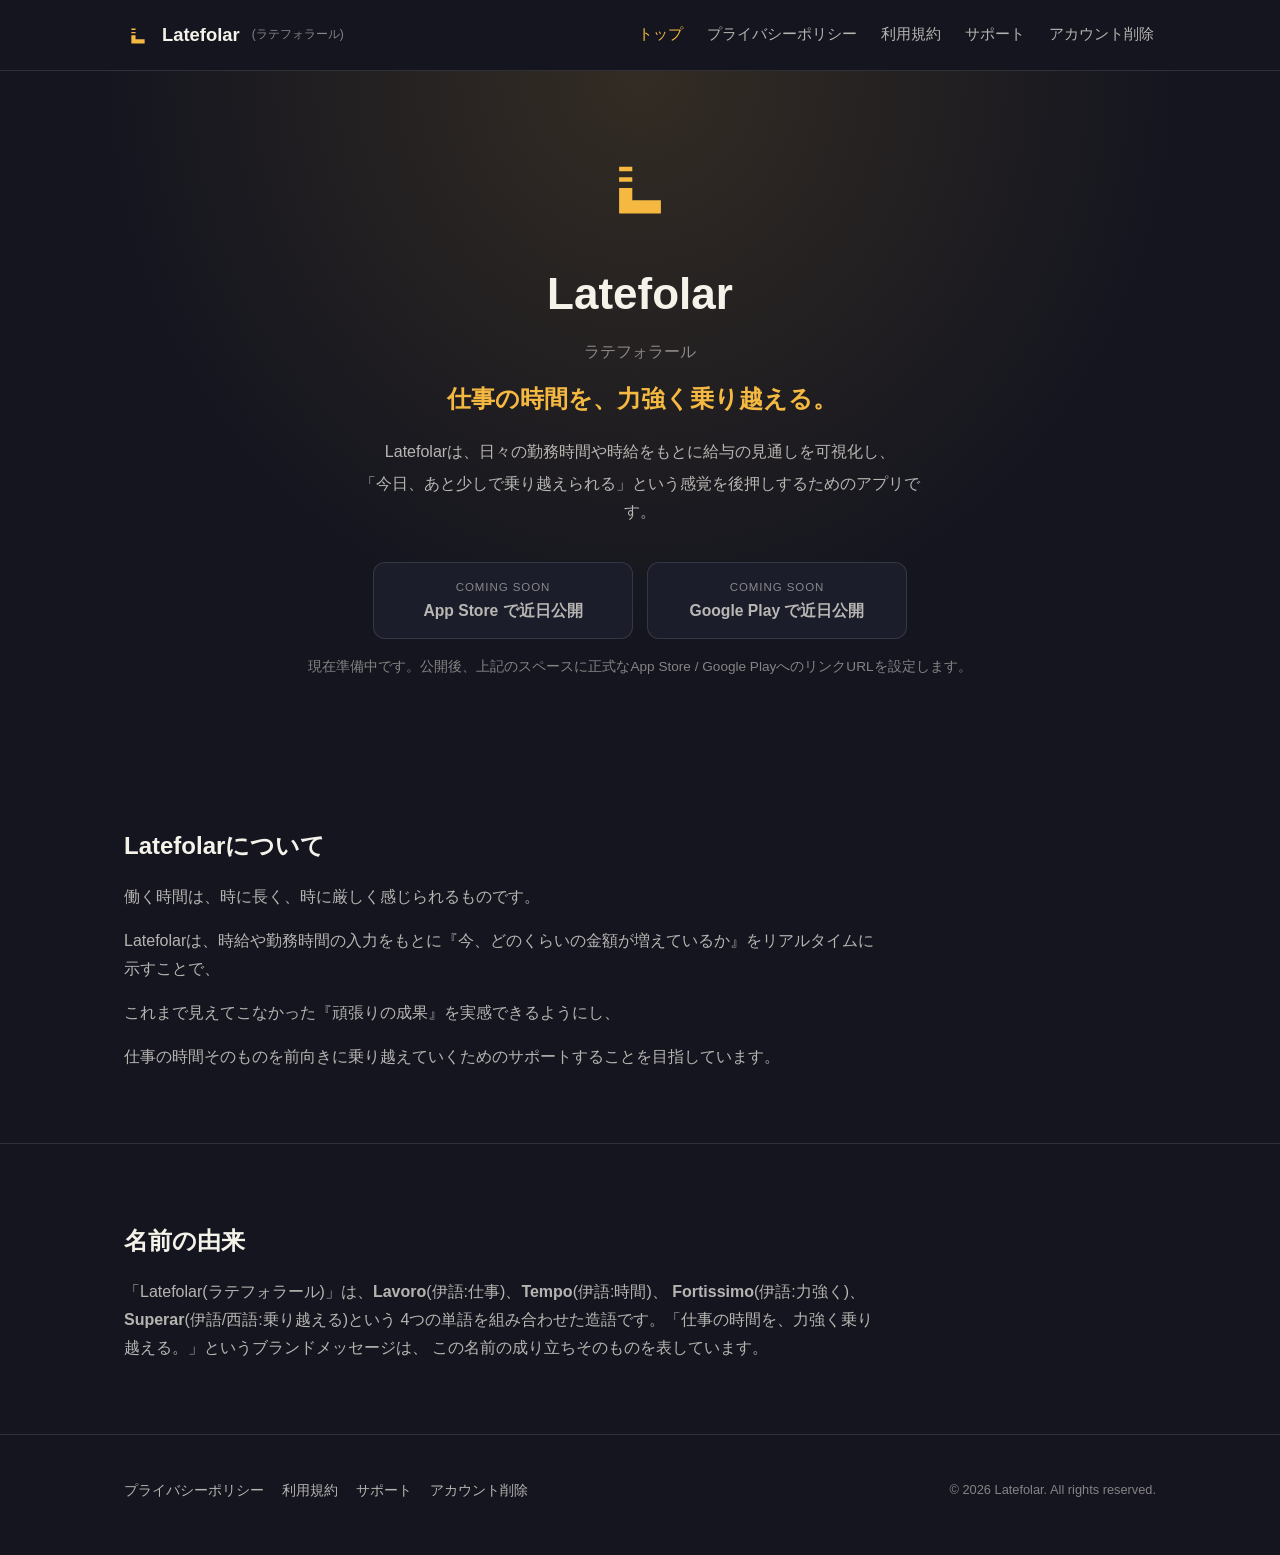
==== docs/index.html @ cb5b48c0 "Copy public site files into docs/ for GitHub Pages /docs source Stage 1 of moving the Pages source f" ====
<!DOCTYPE html>
<html lang="ja">
<head>
<meta charset="UTF-8">
<meta name="viewport" content="width=device-width, initial-scale=1.0">
<title>Latefolar(ラテフォラール) | 仕事の時間を、力強く乗り越える。</title>
<meta name="description" content="Latefolar(ラテフォラール)は、仕事の時間を、力強く乗り越えるためのアプリです。">
<link rel="icon" href="assets/img/logo.svg" type="image/svg+xml">
<link rel="stylesheet" href="assets/css/style.css">
</head>
<body>

<header class="site-header">
  <div class="container header-inner">
    <a class="brand" href="index.html">
      <img class="brand-logo" src="assets/img/logo.svg" alt="Latefolar ロゴ">
      Latefolar<span class="brand-reading">(ラテフォラール)</span>
    </a>
    <button type="button" class="nav-toggle" aria-expanded="false" aria-controls="site-nav" aria-label="メニューを開閉する">
      <span class="nav-toggle-bar"></span>
      <span class="nav-toggle-bar"></span>
      <span class="nav-toggle-bar"></span>
    </button>
    <nav class="site-nav" id="site-nav" aria-label="サイト内ナビゲーション">
      <a href="index.html" aria-current="page">トップ</a>
      <a href="privacy.html">プライバシーポリシー</a>
      <a href="terms.html">利用規約</a>
      <a href="support.html">サポート</a>
      <a href="account-delete.html">アカウント削除</a>
    </nav>
  </div>
</header>

<main>
  <section class="hero">
    <div class="container">
      <img class="hero-logo" src="assets/img/logo.svg" alt="Latefolar ロゴ">
      <h1>Latefolar<span class="hero-reading">ラテフォラール</span></h1>
      <p class="hero-message">仕事の時間を、力強く乗り越える<span class="cjk-tail-fix">。</span></p>
      <div class="hero-lead">
        <p>Latefolarは、日々の勤務時間や時給をもとに給与の見通しを可視化し、</p>
        <p>「今日、あと少しで乗り越えられる」という感覚を後押しするためのアプリです。</p>
      </div>

      <div class="store-buttons">
        <span class="store-button" role="button" aria-disabled="true" data-store-url="">
          <span class="store-button-eyebrow">Coming soon</span>
          <span class="store-button-label">App Store で近日公開</span>
        </span>
        <span class="store-button" role="button" aria-disabled="true" data-store-url="">
          <span class="store-button-eyebrow">Coming soon</span>
          <span class="store-button-label">Google Play で近日公開</span>
        </span>
      </div>
      <p class="store-note">
        現在準備中です。公開後、上記のスペースに正式なApp Store / Google PlayへのリンクURLを設定します。
      </p>
    </div>
  </section>

  <section class="content-section">
    <div class="container">
      <h2>Latefolarについて</h2>
      <p>働く時間は、時に長く、時に厳しく感じられるものです。</p>
      <p>Latefolarは、時給や勤務時間の入力をもとに『今、どのくらいの金額が増えているか』をリアルタイムに示すことで、</p>
      <p>これまで見えてこなかった『頑張りの成果』を実感できるようにし、</p>
      <p>仕事の時間そのものを前向きに乗り越えていくためのサポートすることを目指しています。</p>
    </div>
  </section>

  <section class="content-section">
    <div class="container">
      <h2>名前の由来</h2>
      <p>
        「Latefolar(ラテフォラール)」は、<strong>Lavoro</strong>(伊語:仕事)、<strong>Tempo</strong>(伊語:時間)、
        <strong>Fortissimo</strong>(伊語:力強く)、<span class="nowrap"><strong>Superar</strong>(伊語/西語:乗り越える)</span>という
        4つの単語を組み合わせた造語です。「仕事の時間を、力強く乗り越える。」という<span class="nowrap">ブランドメッセージは、</span>
        この名前の成り立ちそのものを表しています。
      </p>
    </div>
  </section>
</main>

<footer class="site-footer">
  <div class="container footer-inner">
    <nav class="footer-nav" aria-label="フッターナビゲーション">
      <a href="privacy.html">プライバシーポリシー</a>
      <a href="terms.html">利用規約</a>
      <a href="support.html">サポート</a>
      <a href="account-delete.html">アカウント削除</a>
    </nav>
    <p class="footer-copy">&copy; 2026 Latefolar. All rights reserved.</p>
  </div>
</footer>

<script src="assets/js/main.js"></script>
</body>
</html>
---- docs/assets/css/style.css ----
/* ==========================================================================
   Latefolar 公式サイト 共通スタイル
   プレーンCSS / フレームワーク不使用 / 外部フォント・外部リクエスト不使用
   ========================================================================== */

:root {
  --color-amber: #F5B942;
  --color-amber-strong: #ffcf6b;
  --color-bg: #14151F;
  --color-bg-elevated: #1b1d2a;
  --color-bg-card: #1f2130;
  --color-text: #F5F2EA;
  --color-text-muted: rgba(245, 242, 234, 0.72);
  --color-text-faint: rgba(245, 242, 234, 0.5);
  --color-border: rgba(245, 185, 66, 0.25);
  --color-border-soft: rgba(245, 242, 234, 0.12);
  --color-placeholder-bg: rgba(245, 185, 66, 0.1);
  --color-placeholder-border: rgba(245, 185, 66, 0.45);
  --font-family: -apple-system, BlinkMacSystemFont, "Segoe UI", "Hiragino Kaku Gothic ProN",
    "Hiragino Sans", "Yu Gothic UI", "Yu Gothic", Meiryo, Roboto, sans-serif;
  --max-width: 1080px;
  --content-max-width: 760px;
  --radius: 14px;
}

* {
  box-sizing: border-box;
}

html {
  color-scheme: dark;
}

body {
  margin: 0;
  background: var(--color-bg);
  color: var(--color-text);
  font-family: var(--font-family);
  line-height: 1.75;
  -webkit-font-smoothing: antialiased;
}

img {
  max-width: 100%;
  display: block;
}

a {
  color: var(--color-amber);
  text-decoration: none;
}

a:hover,
a:focus-visible {
  text-decoration: underline;
}

.container {
  width: 100%;
  max-width: var(--max-width);
  margin: 0 auto;
  padding: 0 24px;
}

/* ---------- Header / Nav ---------- */

.site-header {
  border-bottom: 1px solid var(--color-border-soft);
  background: var(--color-bg);
  position: sticky;
  top: 0;
  z-index: 10;
}

.header-inner {
  display: flex;
  align-items: center;
  justify-content: space-between;
  flex-wrap: wrap;
  gap: 12px;
  padding-top: 16px;
  padding-bottom: 16px;
}

.brand {
  display: flex;
  align-items: center;
  gap: 10px;
  font-weight: 700;
  font-size: 1.15rem;
  color: var(--color-text);
}

.brand:hover,
.brand:focus-visible {
  text-decoration: none;
}

.brand-logo {
  width: 28px;
  height: 28px;
  flex-shrink: 0;
  /* ロゴのアートワークはviewBox(0 0 200 200)の幾何中心より右寄りに描画されているため、
     見た目の中心を揃えるために視覚的に補正する(パス自体は変更しない) */
  transform: translateX(-8.75%);
}

.brand-reading {
  font-weight: 400;
  font-size: 0.75rem;
  color: var(--color-text-faint);
  margin-left: 2px;
}

.site-nav {
  display: flex;
  flex-wrap: wrap;
  gap: 4px 20px;
}

.site-nav a {
  color: var(--color-text-muted);
  font-size: 0.92rem;
  padding: 6px 2px;
}

.site-nav a:hover,
.site-nav a:focus-visible,
.site-nav a[aria-current="page"] {
  color: var(--color-amber);
  text-decoration: none;
}

/* ハンバーガーメニュー(モバイル幅でのみ表示。デスクトップでは非表示) */
.nav-toggle {
  display: none;
  flex-direction: column;
  justify-content: center;
  align-items: center;
  gap: 5px;
  width: 40px;
  height: 40px;
  padding: 0;
  border: none;
  background: transparent;
  cursor: pointer;
  flex-shrink: 0;
}

.nav-toggle-bar {
  width: 22px;
  height: 2px;
  background: var(--color-text);
  border-radius: 2px;
  transition: transform 0.2s ease, opacity 0.2s ease;
}

.nav-toggle.is-active .nav-toggle-bar:nth-child(1) {
  transform: translateY(7px) rotate(45deg);
}

.nav-toggle.is-active .nav-toggle-bar:nth-child(2) {
  opacity: 0;
}

.nav-toggle.is-active .nav-toggle-bar:nth-child(3) {
  transform: translateY(-7px) rotate(-45deg);
}

/* ---------- Hero ---------- */

.hero {
  padding: 72px 0 56px;
  text-align: center;
  background:
    radial-gradient(ellipse at 50% 0%, rgba(245, 185, 66, 0.14), transparent 60%),
    var(--color-bg);
}

.hero-logo {
  width: 88px;
  height: 88px;
  margin: 0 auto 24px;
  /* ロゴのアートワークはviewBox(0 0 200 200)の幾何中心より右寄りに描画されているため、
     見た目の中心を揃えるために視覚的に補正する(パス自体は変更しない) */
  transform: translateX(-8.75%);
}

.hero h1 {
  margin: 0 0 12px;
  font-size: clamp(2rem, 5vw, 2.75rem);
}

.hero-reading {
  display: block;
  font-size: 1rem;
  font-weight: 400;
  color: var(--color-text-faint);
  margin-top: 6px;
}

.hero-message {
  font-size: clamp(1.15rem, 3vw, 1.5rem);
  font-weight: 700;
  color: var(--color-amber);
  margin: 0 0 18px;
}

/* 全角句読点(。、)は文字セル内の右側に余白を持つため、行末に来ると
   text-align:centerの中心がその分だけ左に寄って見える。行末の句点だけ
   余白を打ち消して見た目の中心を揃える */
.cjk-tail-fix {
  margin-right: -0.15em;
}

.hero-lead {
  max-width: 560px;
  margin: 0 auto 36px;
  color: var(--color-text-muted);
}

.hero-lead p {
  margin: 0;
}

.hero-lead p + p {
  margin-top: 4px;
}

/* ---------- Store buttons (未公開のため disabled 表示) ---------- */

.store-buttons {
  display: flex;
  flex-wrap: wrap;
  justify-content: center;
  gap: 14px;
}

.store-button {
  display: inline-flex;
  flex-direction: column;
  align-items: center;
  justify-content: center;
  width: min(260px, 100%);
  min-height: 64px;
  padding: 14px 16px;
  border-radius: 12px;
  border: 1px solid var(--color-border-soft);
  background: var(--color-bg-elevated);
  color: var(--color-text-faint);
  cursor: not-allowed;
  user-select: none;
}

.store-button .store-button-eyebrow {
  font-size: 0.72rem;
  letter-spacing: 0.08em;
  text-transform: uppercase;
  color: var(--color-text-faint);
}

.store-button .store-button-label {
  font-size: 0.98rem;
  font-weight: 600;
  color: var(--color-text-muted);
  white-space: nowrap;
}

.store-note {
  margin-top: 16px;
  font-size: 0.85rem;
  color: var(--color-text-faint);
}

/* ---------- Sections ---------- */

section.content-section {
  padding: 56px 0;
}

section.content-section + section.content-section {
  border-top: 1px solid var(--color-border-soft);
}

.content-section h2 {
  font-size: 1.5rem;
  margin-bottom: 16px;
}

.content-section p {
  color: var(--color-text-muted);
  max-width: var(--content-max-width);
}

/* 意味的に分割されたくない語句を折り返し途中で分断しないための補助クラス */
.nowrap {
  white-space: nowrap;
}

/* ---------- Legal / long-form pages ---------- */

.page-header {
  padding: 56px 0 24px;
  border-bottom: 1px solid var(--color-border-soft);
}

.page-header h1 {
  margin: 0 0 8px;
  font-size: clamp(1.6rem, 4vw, 2.1rem);
}

.page-updated {
  color: var(--color-text-faint);
  font-size: 0.9rem;
}

.legal-main {
  padding: 40px 0 80px;
}

.legal-main .container {
  max-width: var(--content-max-width);
}

.disclaimer {
  background: var(--color-placeholder-bg);
  border: 1px solid var(--color-placeholder-border);
  border-radius: var(--radius);
  padding: 18px 20px;
  margin-bottom: 40px;
  font-size: 0.92rem;
  color: var(--color-text);
}

.disclaimer strong {
  color: var(--color-amber);
}

.legal-main h2 {
  font-size: 1.2rem;
  margin-top: 40px;
  margin-bottom: 12px;
  padding-top: 8px;
}

.legal-main h3 {
  font-size: 1.02rem;
  margin-top: 24px;
  margin-bottom: 8px;
  color: var(--color-amber-strong);
}

.legal-main p,
.legal-main li {
  color: var(--color-text-muted);
}

.legal-main ul,
.legal-main ol {
  padding-left: 1.3em;
}

.legal-main li + li {
  margin-top: 6px;
}

.placeholder {
  display: inline;
  background: var(--color-placeholder-bg);
  border: 1px dashed var(--color-placeholder-border);
  border-radius: 4px;
  padding: 0 5px;
  color: var(--color-amber-strong);
  font-style: normal;
}

/* ---------- Simple info card pages (Support / Account Delete) ---------- */

.info-card {
  max-width: var(--content-max-width);
  margin: 0 auto;
  background: var(--color-bg-card);
  border: 1px solid var(--color-border-soft);
  border-radius: var(--radius);
  padding: 32px;
}

.info-card h2 {
  margin-top: 0;
}

.contact-email {
  display: inline-block;
  margin: 8px 0 4px;
  font-size: 1.1rem;
  font-weight: 700;
}

/* ---------- Footer ---------- */

.site-footer {
  border-top: 1px solid var(--color-border-soft);
  padding: 32px 0 40px;
}

.footer-inner {
  display: flex;
  flex-wrap: wrap;
  justify-content: space-between;
  align-items: center;
  gap: 16px;
}

.footer-nav {
  display: flex;
  flex-wrap: wrap;
  gap: 4px 18px;
}

.footer-nav a {
  color: var(--color-text-muted);
  font-size: 0.85rem;
}

.footer-copy {
  color: var(--color-text-faint);
  font-size: 0.8rem;
}

/* ---------- Responsive ---------- */

@media (max-width: 640px) {
  .header-inner {
    flex-wrap: nowrap;
  }

  .nav-toggle {
    display: inline-flex;
  }

  .site-nav {
    position: absolute;
    top: 100%;
    left: 0;
    right: 0;
    flex-direction: column;
    align-items: stretch;
    gap: 0;
    background: var(--color-bg-elevated);
    border-bottom: 1px solid var(--color-border-soft);
    padding: 8px 24px 24px;
    box-shadow: 0 16px 28px rgba(0, 0, 0, 0.35);
    opacity: 0;
    visibility: hidden;
    transform: translateY(-6px);
    transition: opacity 0.18s ease, transform 0.18s ease, visibility 0.18s;
  }

  .site-nav.is-open {
    opacity: 1;
    visibility: visible;
    transform: translateY(0);
  }

  .site-nav a {
    padding: 8px 2px;
    font-size: 1.02rem;
  }

  .hero {
    padding: 56px 0 40px;
  }

  .info-card {
    padding: 24px;
  }

  .footer-inner {
    flex-direction: column;
    align-items: center;
    text-align: center;
    gap: 20px;
  }

  .footer-nav {
    flex-direction: column;
    align-items: center;
    gap: 14px;
  }
}
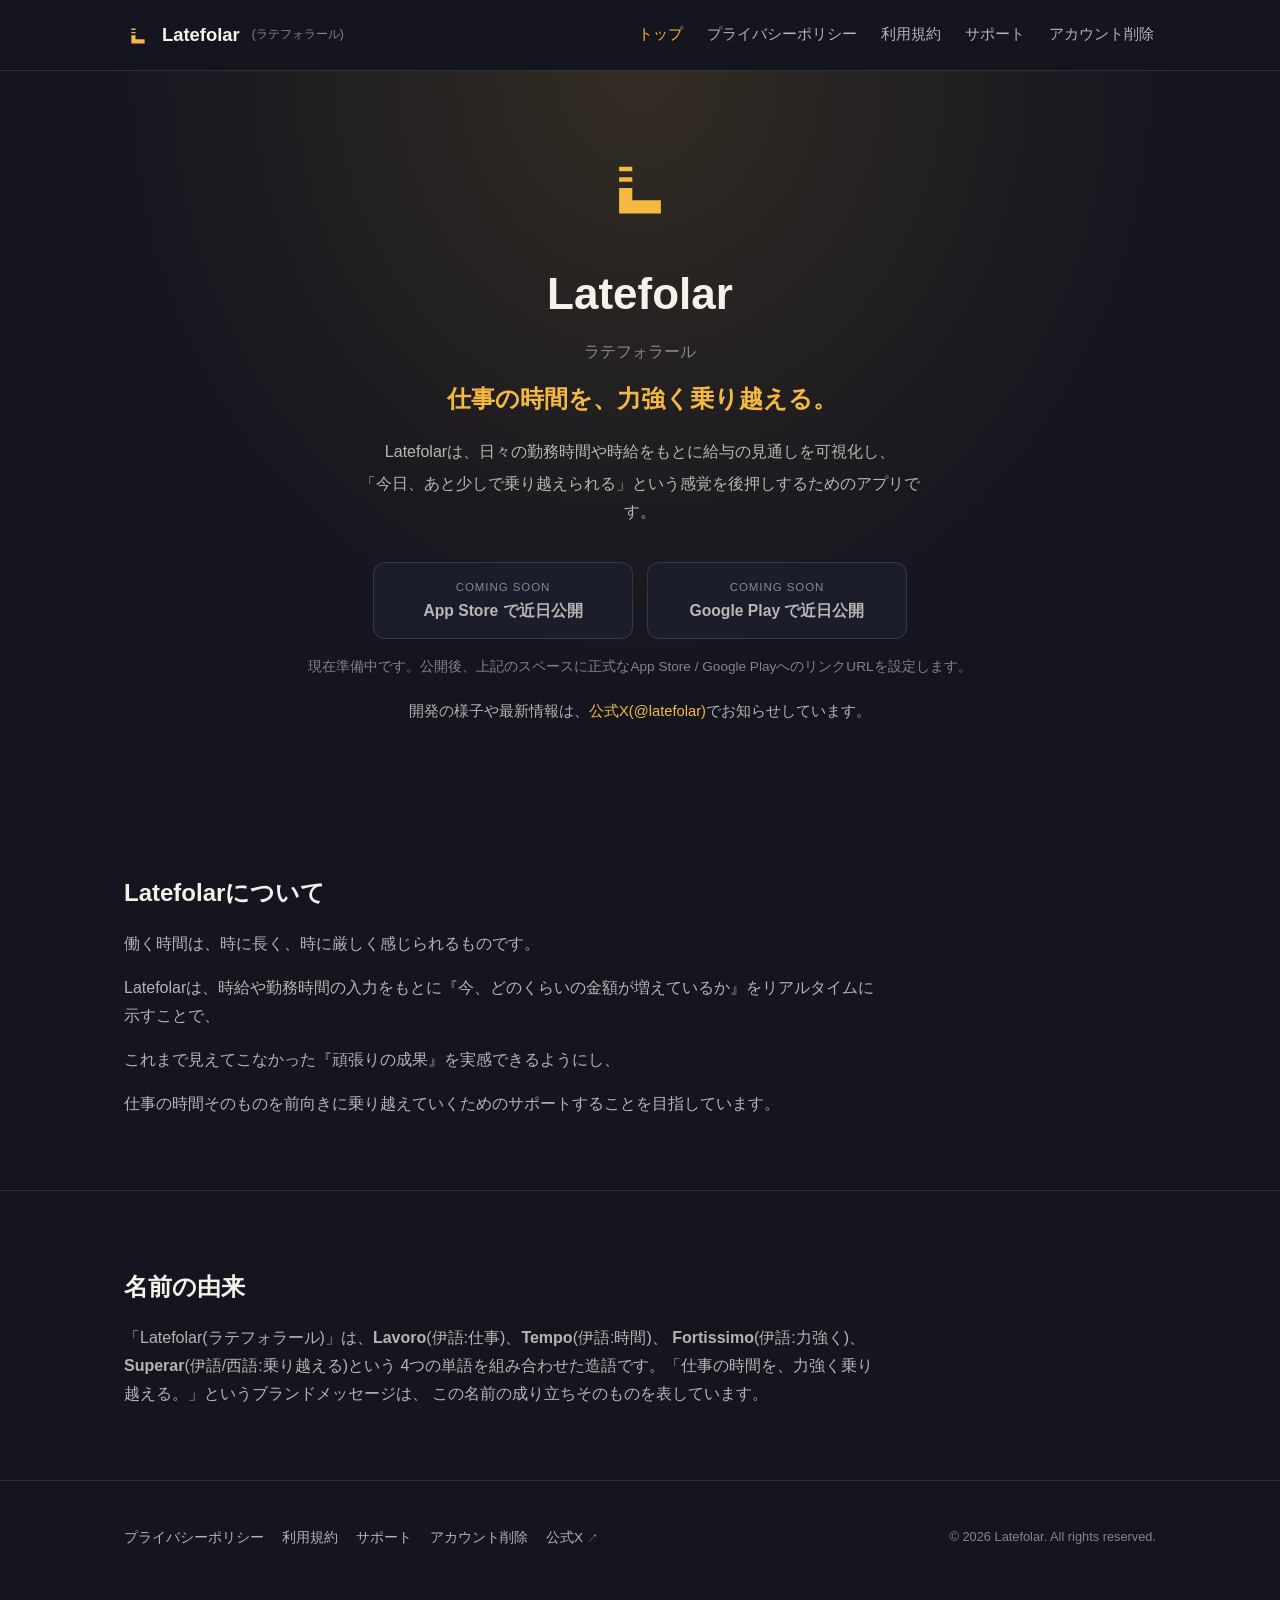
==== commit ebf94e15: "Add link to official X account in footer and top page Co-Authored-By: Claude Opus 5.5 <noreply@anthr" ====
--- a/docs/index.html
+++ b/docs/index.html
@@ -55,6 +55,7 @@
       <p class="store-note">
         現在準備中です。公開後、上記のスペースに正式なApp Store / Google PlayへのリンクURLを設定します。
       </p>
+      <p class="sns-note">開発の様子や最新情報は、<a href="https://x.com/latefolar" target="_blank" rel="noopener noreferrer">公式X(@latefolar)</a><span class="nowrap">でお知らせしています。</span></p>
     </div>
   </section>
 
@@ -88,6 +89,7 @@
       <a href="terms.html">利用規約</a>
       <a href="support.html">サポート</a>
       <a href="account-delete.html">アカウント削除</a>
+      <a href="https://x.com/latefolar" target="_blank" rel="noopener noreferrer" aria-label="公式X(新しいタブで開きます)">公式X <span class="ext" aria-hidden="true">↗</span></a>
     </nav>
     <p class="footer-copy">&copy; 2026 Latefolar. All rights reserved.</p>
   </div>
--- a/docs/assets/css/style.css
+++ b/docs/assets/css/style.css
@@ -100,9 +100,6 @@
   width: 28px;
   height: 28px;
   flex-shrink: 0;
-  /* ロゴのアートワークはviewBox(0 0 200 200)の幾何中心より右寄りに描画されているため、
-     見た目の中心を揃えるために視覚的に補正する(パス自体は変更しない) */
-  transform: translateX(-8.75%);
 }
 
 .brand-reading {
@@ -181,9 +178,6 @@
   width: 88px;
   height: 88px;
   margin: 0 auto 24px;
-  /* ロゴのアートワークはviewBox(0 0 200 200)の幾何中心より右寄りに描画されているため、
-     見た目の中心を揃えるために視覚的に補正する(パス自体は変更しない) */
-  transform: translateX(-8.75%);
 }
 
 .hero h1 {
@@ -272,6 +266,12 @@
   color: var(--color-text-faint);
 }
 
+.sns-note {
+  margin-top: 20px;
+  font-size: 0.92rem;
+  color: var(--color-text-muted);
+}
+
 /* ---------- Sections ---------- */
 
 section.content-section {
@@ -420,6 +420,12 @@
 .footer-nav a {
   color: var(--color-text-muted);
   font-size: 0.85rem;
+}
+
+/* 外部サイトへのリンク(新しいタブで開く)の目印 */
+.ext {
+  font-size: 0.8em;
+  opacity: 0.8;
 }
 
 .footer-copy {
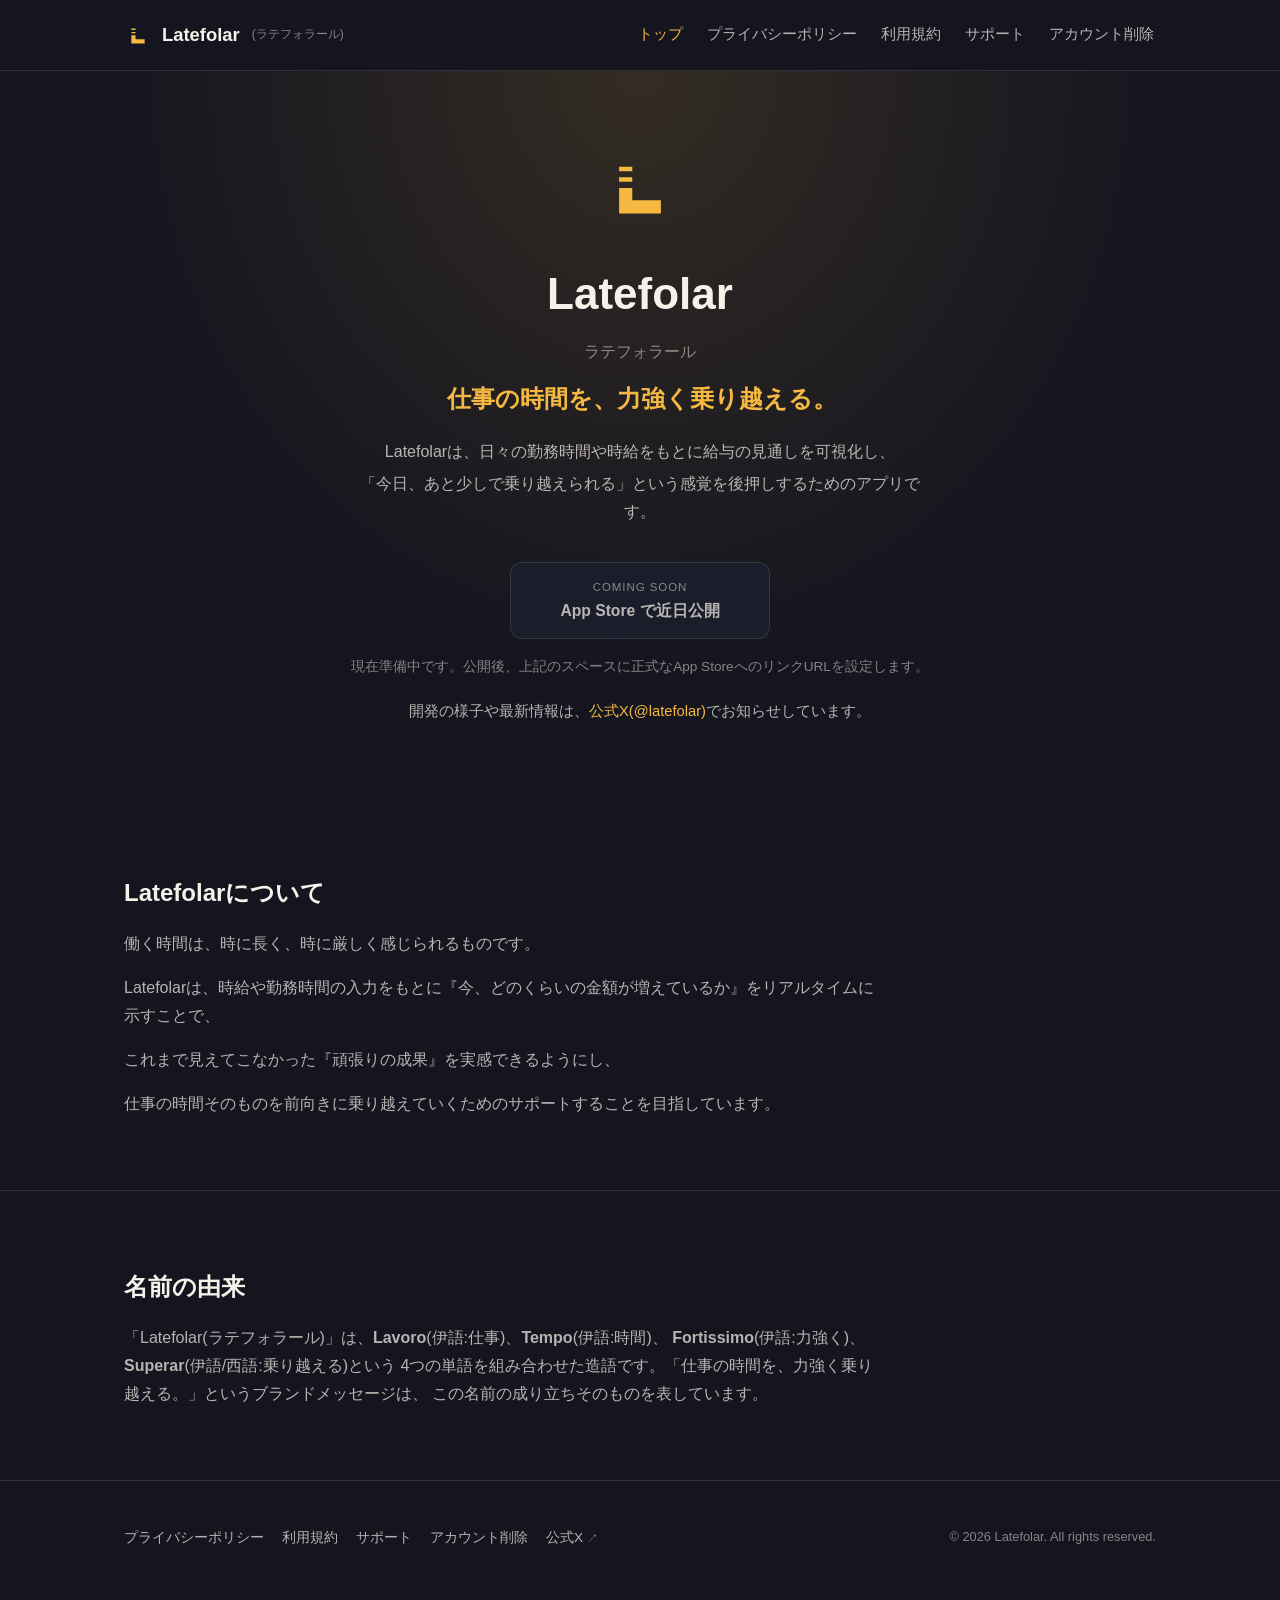
==== commit 2394da57: "Show only the App Store on the site while Android is on hold Android development was put on hold on " ====
--- a/docs/index.html
+++ b/docs/index.html
@@ -47,13 +47,9 @@
           <span class="store-button-eyebrow">Coming soon</span>
           <span class="store-button-label">App Store で近日公開</span>
         </span>
-        <span class="store-button" role="button" aria-disabled="true" data-store-url="">
-          <span class="store-button-eyebrow">Coming soon</span>
-          <span class="store-button-label">Google Play で近日公開</span>
-        </span>
       </div>
       <p class="store-note">
-        現在準備中です。公開後、上記のスペースに正式なApp Store / Google PlayへのリンクURLを設定します。
+        現在準備中です。公開後、上記のスペースに正式な<span class="nowrap">App Store</span>へのリンクURLを設定します。
       </p>
       <p class="sns-note">開発の様子や最新情報は、<a href="https://x.com/latefolar" target="_blank" rel="noopener noreferrer">公式X(@latefolar)</a><span class="nowrap">でお知らせしています。</span></p>
     </div>
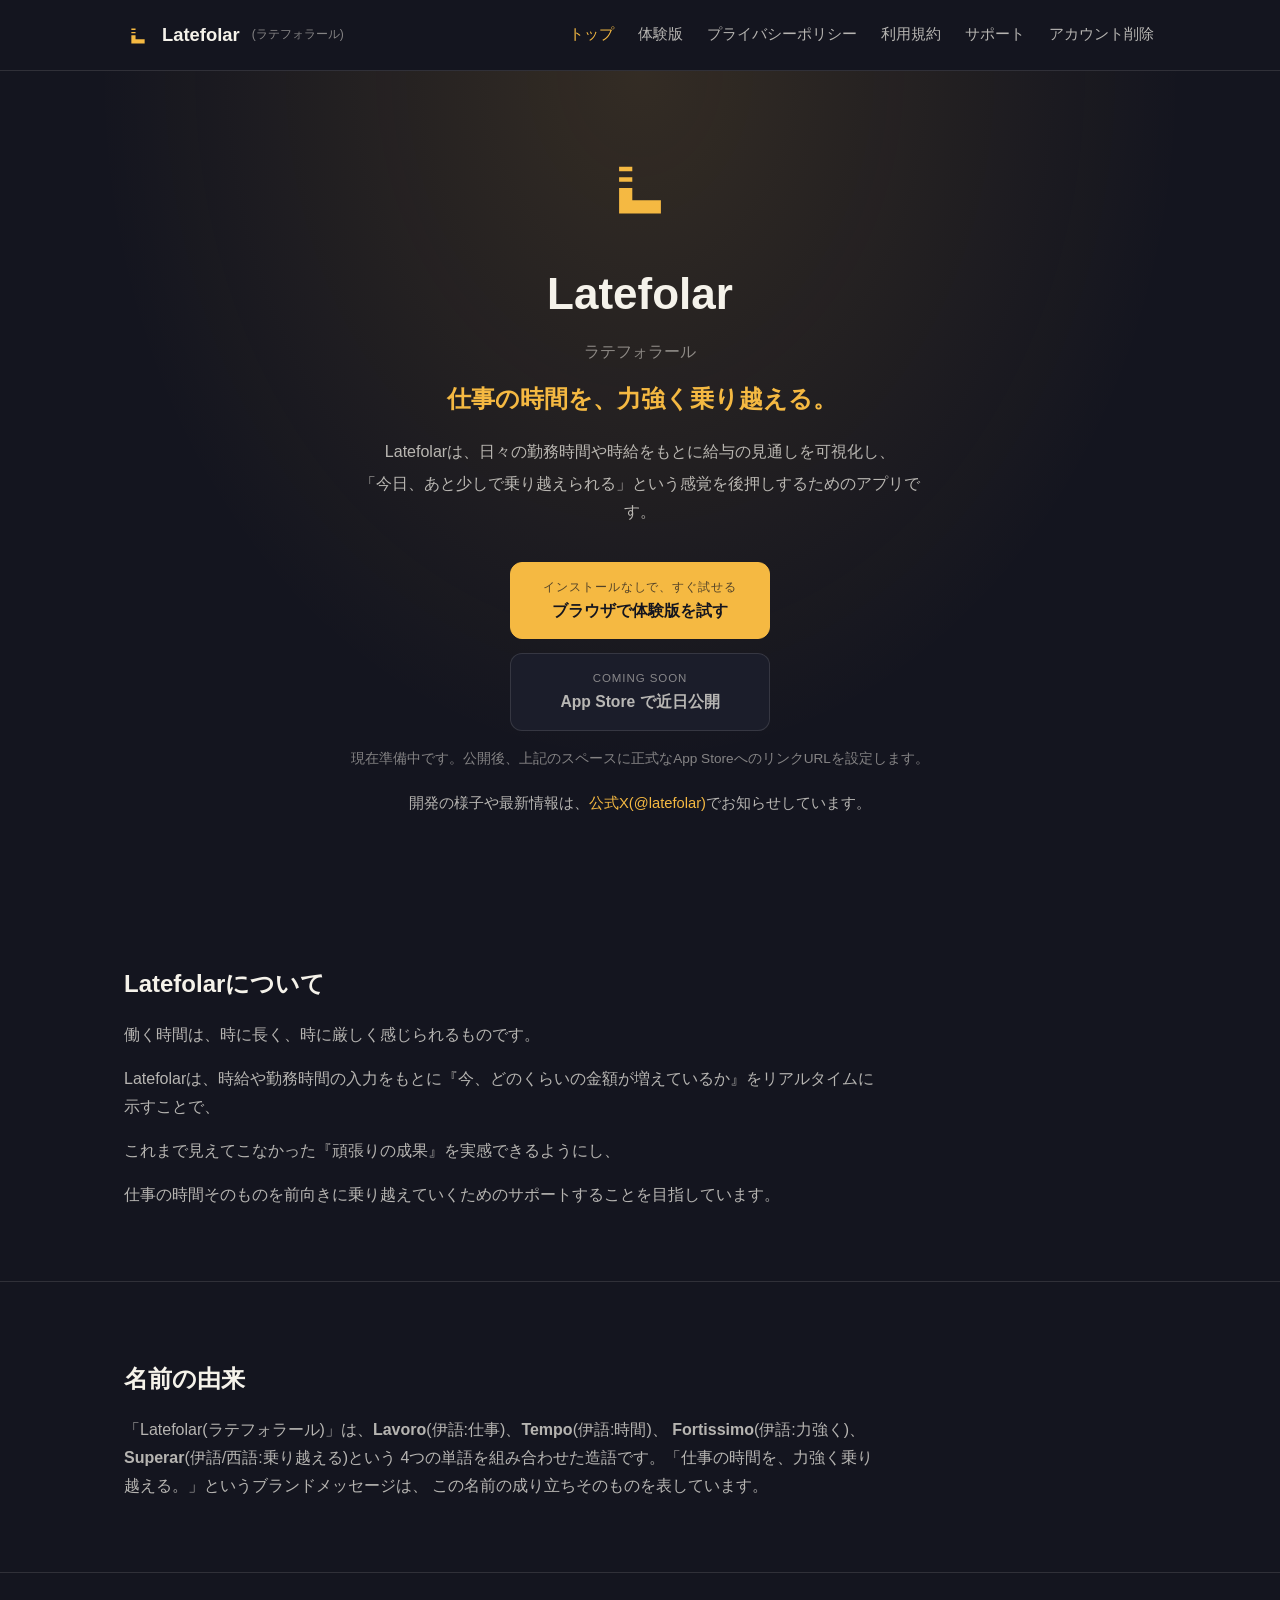
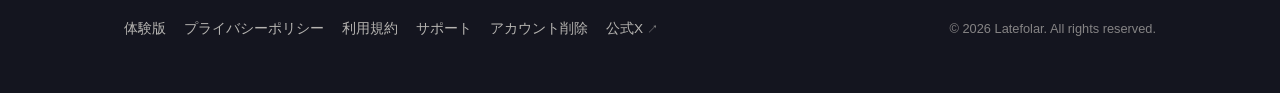
==== commit 33d1b68e: "Link the browser trial from the top page and site menus Add a trial button above the App Store butto" ====
--- a/docs/index.html
+++ b/docs/index.html
@@ -23,6 +23,7 @@
     </button>
     <nav class="site-nav" id="site-nav" aria-label="サイト内ナビゲーション">
       <a href="index.html" aria-current="page">トップ</a>
+      <a href="try/">体験版</a>
       <a href="privacy.html">プライバシーポリシー</a>
       <a href="terms.html">利用規約</a>
       <a href="support.html">サポート</a>
@@ -40,6 +41,13 @@
       <div class="hero-lead">
         <p>Latefolarは、日々の勤務時間や時給をもとに給与の見通しを可視化し、</p>
         <p>「今日、あと少しで乗り越えられる」という感覚を後押しするためのアプリです。</p>
+      </div>
+
+      <div class="trial-cta">
+        <a class="trial-button" href="try/">
+          <span class="trial-button-eyebrow">インストールなしで、すぐ試せる</span>
+          <span class="trial-button-label">ブラウザで体験版を試す</span>
+        </a>
       </div>
 
       <div class="store-buttons">
@@ -81,6 +89,7 @@
 <footer class="site-footer">
   <div class="container footer-inner">
     <nav class="footer-nav" aria-label="フッターナビゲーション">
+      <a href="try/">体験版</a>
       <a href="privacy.html">プライバシーポリシー</a>
       <a href="terms.html">利用規約</a>
       <a href="support.html">サポート</a>
--- a/docs/assets/css/style.css
+++ b/docs/assets/css/style.css
@@ -221,6 +221,55 @@
   margin-top: 4px;
 }
 
+/* ---------- 体験版へのボタン(ヒーロー。大きさ・文字は .store-button と同じ) ---------- */
+
+.trial-cta {
+  display: flex;
+  justify-content: center;
+  margin-bottom: 14px;
+}
+
+.trial-button {
+  display: inline-flex;
+  flex-direction: column;
+  align-items: center;
+  justify-content: center;
+  width: min(260px, 100%);
+  min-height: 64px;
+  padding: 14px 16px;
+  border-radius: 12px;
+  border: 1px solid var(--color-amber);
+  background: var(--color-amber);
+  color: #14151F;
+  text-decoration: none;
+}
+
+.trial-button .trial-button-eyebrow {
+  font-size: 0.72rem;
+  font-weight: 400;
+  letter-spacing: 0.08em;
+  color: rgba(20, 21, 31, 0.72);
+}
+
+.trial-button .trial-button-label {
+  font-size: 0.98rem;
+  font-weight: 600;
+  color: #14151F;
+  white-space: nowrap;
+}
+
+.trial-button:hover,
+.trial-button:focus-visible {
+  background: var(--color-amber-strong);
+  border-color: var(--color-amber-strong);
+  text-decoration: none;
+}
+
+.trial-button:focus-visible {
+  outline: 2px solid var(--color-text);
+  outline-offset: 3px;
+}
+
 /* ---------- Store buttons (未公開のため disabled 表示) ---------- */
 
 .store-buttons {
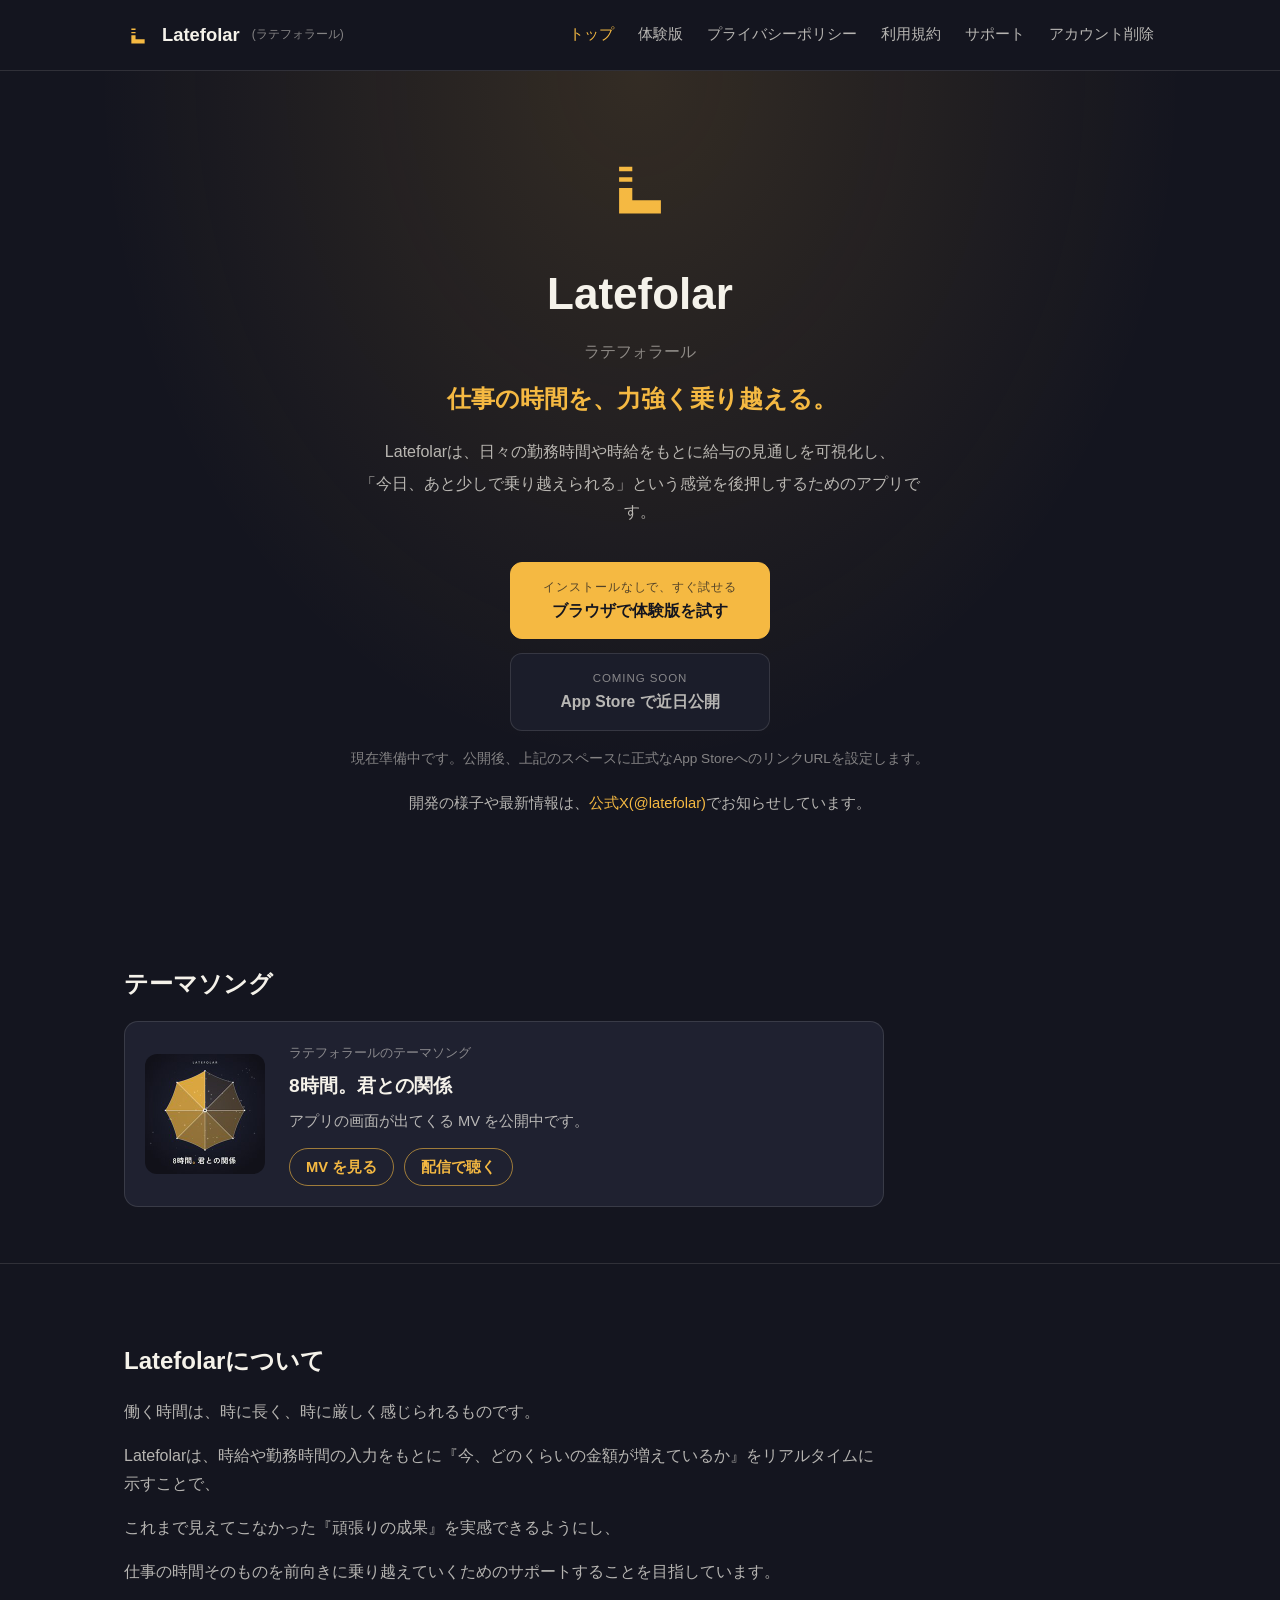
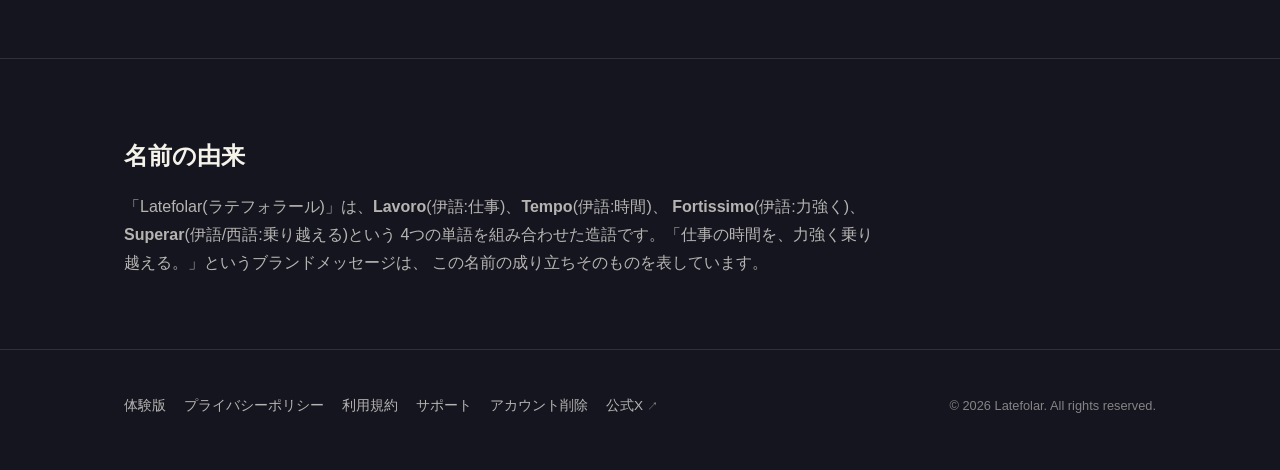
==== commit ebefc1e9: "Add sharing and the theme song to the trial and the top page The trial's clock-out screen gets a sha" ====
--- a/docs/index.html
+++ b/docs/index.html
@@ -65,6 +65,24 @@
 
   <section class="content-section">
     <div class="container">
+      <h2>テーマソング</h2>
+      <div class="song-card">
+        <img class="song-jacket" src="assets/img/theme-song-jacket.jpg" width="120" height="120" alt="「8時間。君との関係」のジャケット" loading="lazy">
+        <div class="song-body">
+          <p class="song-eyebrow">ラテフォラールのテーマソング</p>
+          <p class="song-title">8時間。君との関係</p>
+          <p class="song-note">アプリの画面が出てくる MV を公開中です。</p>
+          <div class="song-links">
+            <a class="song-link" href="https://youtu.be/jfiVM2Bw_CU" target="_blank" rel="noopener noreferrer">MV を見る</a>
+            <a class="song-link" href="https://distrokid.com/hyperfollow/latefolar/8" target="_blank" rel="noopener noreferrer">配信で聴く</a>
+          </div>
+        </div>
+      </div>
+    </div>
+  </section>
+
+  <section class="content-section">
+    <div class="container">
       <h2>Latefolarについて</h2>
       <p>働く時間は、時に長く、時に厳しく感じられるものです。</p>
       <p>Latefolarは、時給や勤務時間の入力をもとに『今、どのくらいの金額が増えているか』をリアルタイムに示すことで、</p>
--- a/docs/assets/css/style.css
+++ b/docs/assets/css/style.css
@@ -341,6 +341,80 @@
   max-width: var(--content-max-width);
 }
 
+/* ---------- テーマソング(トップページ) ---------- */
+
+.song-card {
+  display: flex;
+  align-items: center;
+  gap: 24px;
+  max-width: var(--content-max-width);
+  padding: 20px;
+  background: var(--color-bg-card);
+  border: 1px solid var(--color-border-soft);
+  border-radius: var(--radius);
+}
+
+.song-jacket {
+  flex: none;
+  display: block;
+  width: 120px;
+  height: 120px;
+  border-radius: 12px;
+}
+
+.song-body {
+  min-width: 0;
+}
+
+.content-section .song-eyebrow {
+  margin: 0;
+  color: var(--color-text-faint);
+  font-size: 0.82rem;
+}
+
+.content-section .song-title {
+  margin: 4px 0 0;
+  color: var(--color-text);
+  font-size: 1.2rem;
+  font-weight: 700;
+}
+
+.content-section .song-note {
+  margin: 6px 0 0;
+  font-size: 0.92rem;
+}
+
+.song-links {
+  display: flex;
+  flex-wrap: wrap;
+  gap: 10px;
+  margin-top: 14px;
+}
+
+.song-link {
+  display: inline-flex;
+  align-items: center;
+  min-height: 38px;
+  padding: 4px 16px;
+  border: 1px solid rgba(245, 185, 66, 0.6);
+  border-radius: 999px;
+  color: var(--color-amber);
+  font-size: 0.92rem;
+  font-weight: 700;
+  white-space: nowrap;
+}
+
+.song-link:hover,
+.song-link:focus-visible {
+  background: rgba(245, 185, 66, 0.12);
+  text-decoration: none;
+}
+
+.song-link:focus-visible {
+  outline: 2px solid var(--color-text);
+  outline-offset: 3px;
+}
+
 /* 意味的に分割されたくない語句を折り返し途中で分断しないための補助クラス */
 .nowrap {
   white-space: nowrap;
@@ -530,6 +604,16 @@
     padding: 24px;
   }
 
+  .song-card {
+    gap: 16px;
+    padding: 16px;
+  }
+
+  .song-jacket {
+    width: 96px;
+    height: 96px;
+  }
+
   .footer-inner {
     flex-direction: column;
     align-items: center;
